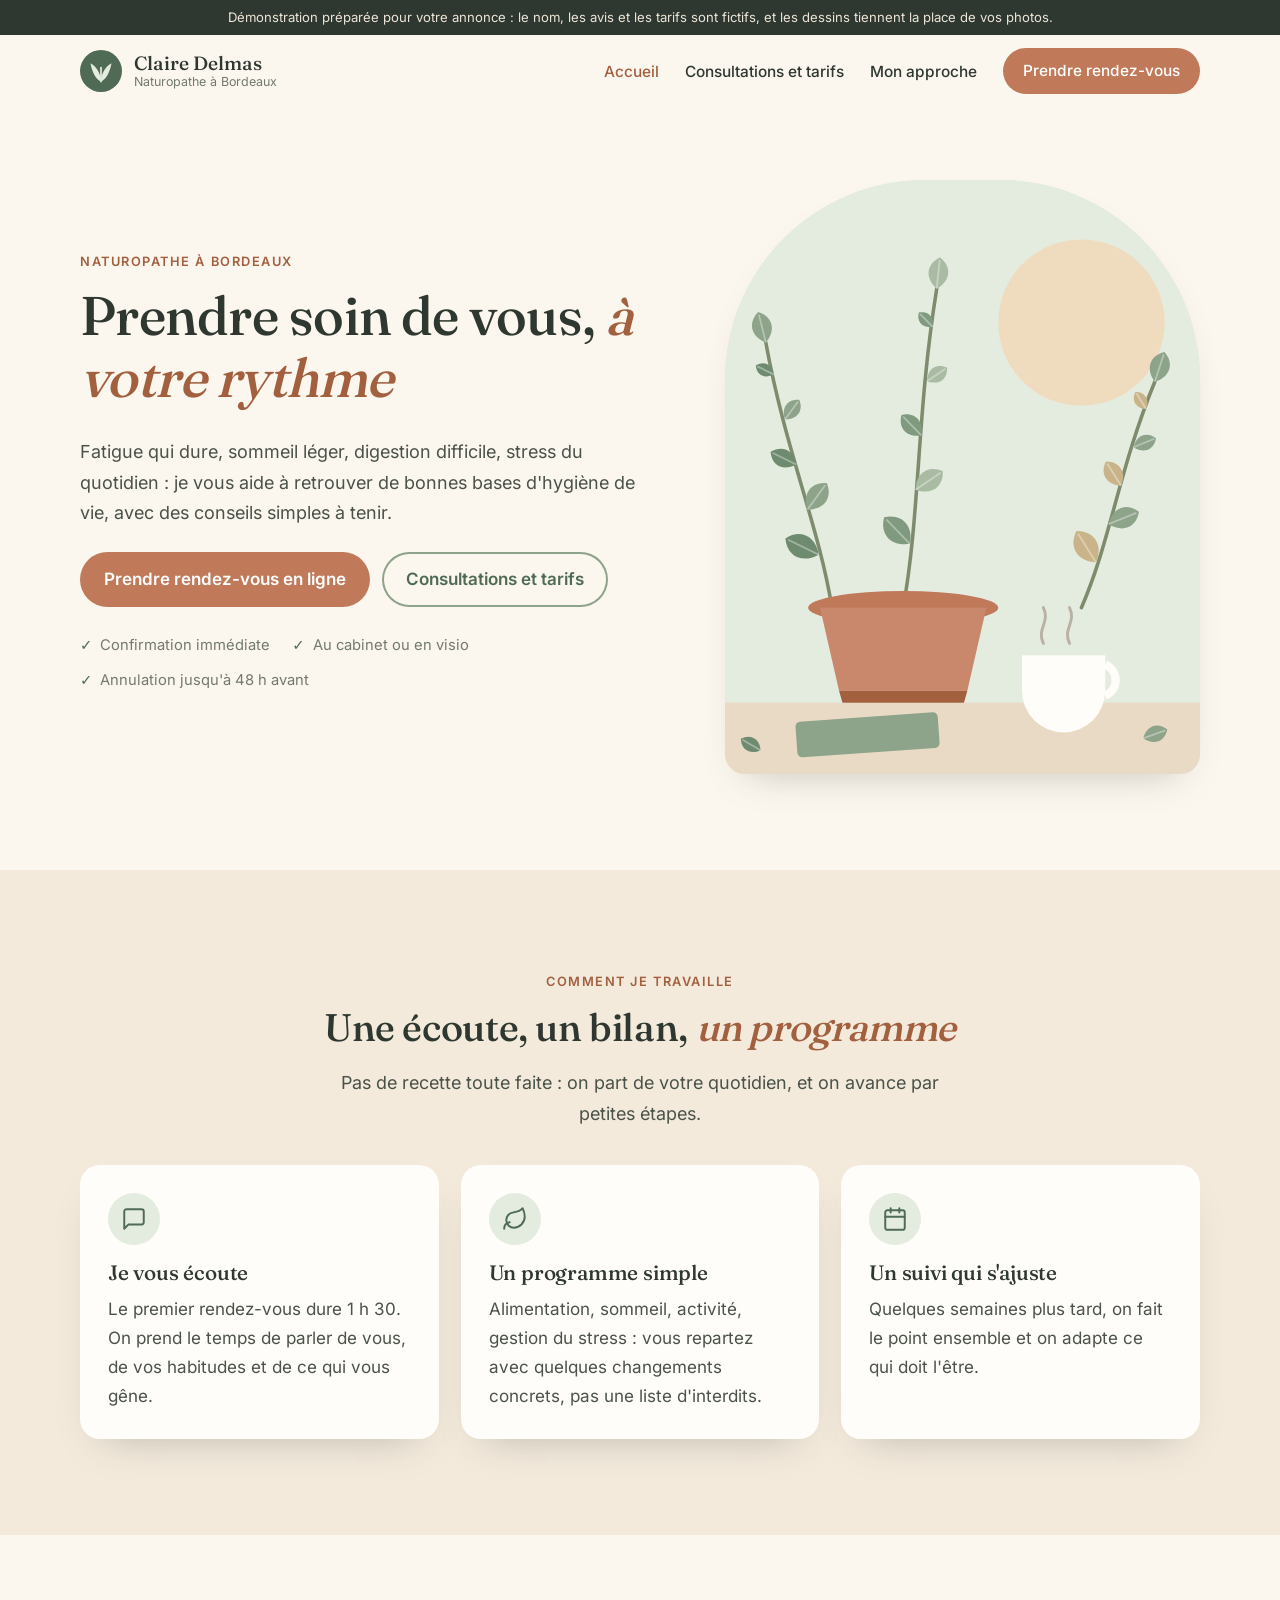
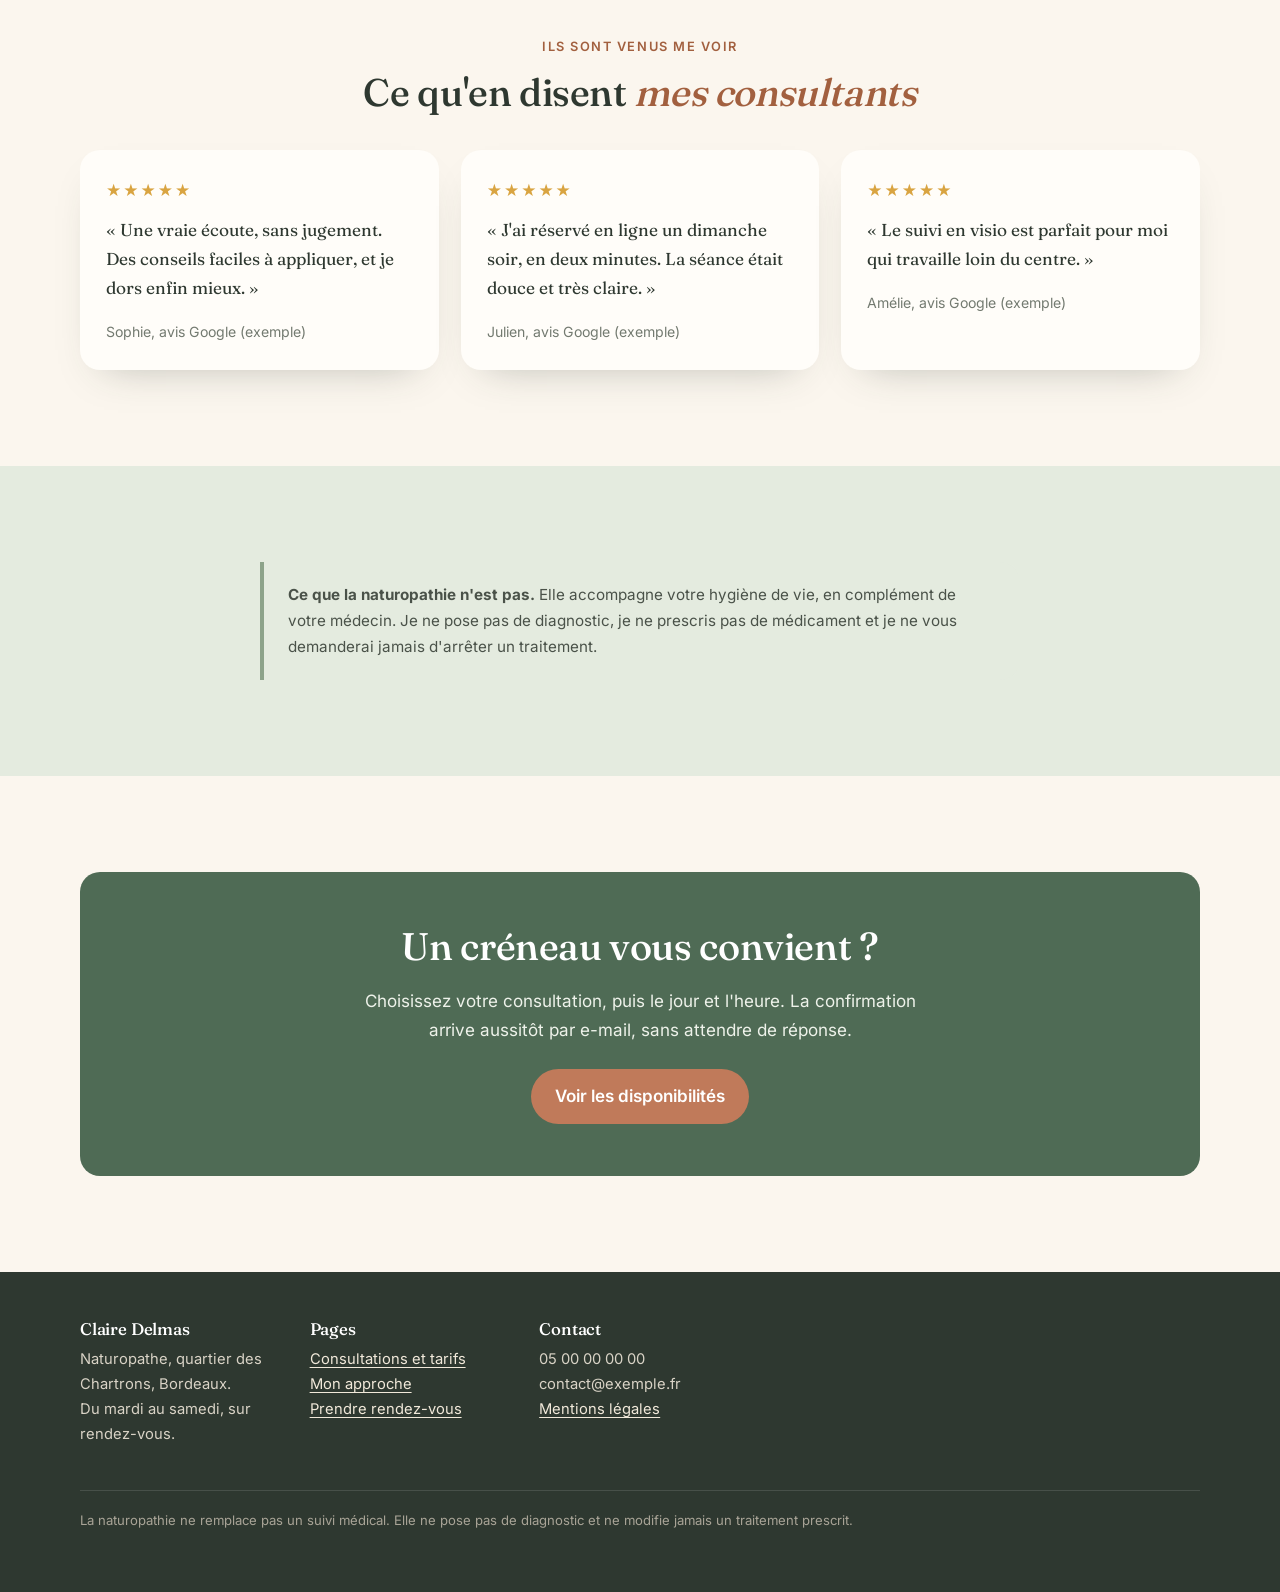
==== index.html @ b1d2f4ca "Démo : site de naturopathe avec prise de rendez-vous en ligne" ====
<!doctype html>
<html lang="fr">
<head>
  <meta charset="utf-8">
  <meta name="viewport" content="width=device-width, initial-scale=1">
  <title>Claire Delmas, naturopathe à Bordeaux</title>
  <meta name="description" content="Naturopathe à Bordeaux (Chartrons) : bilan de vitalité, suivi au cabinet ou en visio. Prise de rendez-vous en ligne.">
  <!-- Démonstration : hors des moteurs de recherche. Le vrai site sera indexé. -->
  <meta name="robots" content="noindex, nofollow">
  <meta property="og:title" content="Claire Delmas, naturopathe à Bordeaux">
  <meta property="og:description" content="Naturopathe à Bordeaux (Chartrons) : bilan de vitalité, suivi au cabinet ou en visio. Prise de rendez-vous en ligne.">
  <meta name="theme-color" content="#FBF6EE">
  <link rel="icon" href="data:image/svg+xml,%3Csvg%20xmlns%3D%22http%3A%2F%2Fwww.w3.org%2F2000%2Fsvg%22%20viewBox%3D%220%200%2048%2048%22%20aria-hidden%3D%22true%22%3E%3Ccircle%20cx%3D%2224%22%20cy%3D%2224%22%20r%3D%2224%22%20fill%3D%22%234F6B55%22%2F%3E%3Cpath%20d%3D%22M24%2036%20C24%2026%2018%2018%2012%2015%20C14%2026%2018%2033%2024%2036Z%20M24%2036%20C24%2026%2030%2018%2036%2015%20C34%2026%2030%2033%2024%2036Z%22%20fill%3D%22%23E4EBDF%22%2F%3E%3Cpath%20d%3D%22M24%2036%20V20%22%20stroke%3D%22%23E4EBDF%22%20stroke-width%3D%222%22%20stroke-linecap%3D%22round%22%2F%3E%3C%2Fsvg%3E">
  <link rel="preload" href="assets/fonts/fraunces.woff2" as="font" type="font/woff2" crossorigin>
  <link rel="stylesheet" href="assets/style.css">
</head>
<body>
  <div class="bandeau-demo">Démonstration préparée pour votre annonce : le nom, les avis et les tarifs sont fictifs, et les dessins tiennent la place de vos photos.</div>
  <header class="entete">
    <div class="conteneur">
      <a class="marque" href="index.html" aria-label="Claire Delmas, accueil"><svg viewBox="0 0 48 48" aria-hidden="true"><circle cx="24" cy="24" r="24" fill="#4F6B55"/><path d="M24 36 C24 26 18 18 12 15 C14 26 18 33 24 36Z M24 36 C24 26 30 18 36 15 C34 26 30 33 24 36Z" fill="#E4EBDF"/><path d="M24 36 V20" stroke="#E4EBDF" stroke-width="2" stroke-linecap="round"/></svg><span class="marque-nom"><strong>Claire Delmas</strong><span>Naturopathe à Bordeaux</span></span></a>
      <button class="bouton-menu" aria-label="Ouvrir le menu" aria-expanded="false" aria-controls="navigation"><span></span><span></span><span></span></button>
      <nav class="nav" id="navigation" aria-label="Navigation principale">
        <ul>
          <li><a href="index.html" aria-current="page">Accueil</a></li>
          <li><a href="consultations.html">Consultations et tarifs</a></li>
          <li><a href="a-propos.html">Mon approche</a></li>
          <li><a class="bouton" href="rendez-vous.html">Prendre rendez-vous</a></li>
        </ul>
      </nav>
    </div>
  </header>
  <main>

    <section class="heros">
      <div class="conteneur">
        <div>
          <span class="surtitre">Naturopathe à Bordeaux</span>
          <h1>Prendre soin de vous, <em>à votre rythme</em></h1>
          <p class="intro">Fatigue qui dure, sommeil léger, digestion difficile, stress du quotidien : je vous aide à retrouver de bonnes bases d'hygiène de vie, avec des conseils simples à tenir.</p>
          <div class="boutons"><a class="bouton" href="rendez-vous.html">Prendre rendez-vous en ligne</a><a class="bouton second" href="consultations.html">Consultations et tarifs</a></div>
          <ul class="reassurance"><li>Confirmation immédiate</li><li>Au cabinet ou en visio</li><li>Annulation jusqu'à 48 h avant</li></ul>
        </div>
        <div class="illustration"><svg viewBox="0 0 400 500" role="img" aria-label="Illustration : plantes, tasse de tisane et carnet sur une table">
  <rect width="400" height="500" fill="#E4EBDF"/><circle cx="300" cy="120" r="70" fill="#F3D9B8" opacity=".8"/>
  <g transform="translate(90 360) rotate(-14)"><path d="M0 0 C6 -69 -6 -138 0 -230" stroke="#7E8C6E" stroke-width="3" fill="none" stroke-linecap="round"/><path transform="translate(0 -46) rotate(-50)" d="M0 0 C13 -9.1 13 -23.400000000000002 0 -31.2 C-13 -23.400000000000002 -13 -9.1 0 0Z" fill="#6E8B70"/><path transform="translate(0 -46) rotate(-50)" d="M0 0 V-28.6" stroke="rgba(255,255,255,.35)" stroke-width="1.5"/><path transform="translate(0 -85.1) rotate(50)" d="M0 0 C11.5 -8.049999999999999 11.5 -20.7 0 -27.599999999999998 C-11.5 -20.7 -11.5 -8.049999999999999 0 0Z" fill="#8DA38A"/><path transform="translate(0 -85.1) rotate(50)" d="M0 0 V-25.3" stroke="rgba(255,255,255,.35)" stroke-width="1.5"/><path transform="translate(0 -124.2) rotate(-50)" d="M0 0 C10 -7 10 -18 0 -24 C-10 -18 -10 -7 0 0Z" fill="#6E8B70"/><path transform="translate(0 -124.2) rotate(-50)" d="M0 0 V-22" stroke="rgba(255,255,255,.35)" stroke-width="1.5"/><path transform="translate(0 -163.29999999999998) rotate(50)" d="M0 0 C8.5 -5.949999999999999 8.5 -15.3 0 -20.4 C-8.5 -15.3 -8.5 -5.949999999999999 0 0Z" fill="#8DA38A"/><path transform="translate(0 -163.29999999999998) rotate(50)" d="M0 0 V-18.700000000000003" stroke="rgba(255,255,255,.35)" stroke-width="1.5"/><path transform="translate(0 -202.40000000000003) rotate(-50)" d="M0 0 C7 -4.8999999999999995 7 -12.6 0 -16.8 C-7 -12.6 -7 -4.8999999999999995 0 0Z" fill="#6E8B70"/><path transform="translate(0 -202.40000000000003) rotate(-50)" d="M0 0 V-15.400000000000002" stroke="rgba(255,255,255,.35)" stroke-width="1.5"/><path transform="translate(0 -230) rotate(0)" d="M0 0 C11 -7.699999999999999 11 -19.8 0 -26.4 C-11 -19.8 -11 -7.699999999999999 0 0Z" fill="#8DA38A"/><path transform="translate(0 -230) rotate(0)" d="M0 0 V-24.200000000000003" stroke="rgba(255,255,255,.35)" stroke-width="1.5"/></g><g transform="translate(150 360) rotate(6)"><path d="M0 0 C6 -81 -6 -162 0 -270" stroke="#7E8C6E" stroke-width="3" fill="none" stroke-linecap="round"/><path transform="translate(0 -54) rotate(-50)" d="M0 0 C13 -9.1 13 -23.400000000000002 0 -31.2 C-13 -23.400000000000002 -13 -9.1 0 0Z" fill="#7F9A7E"/><path transform="translate(0 -54) rotate(-50)" d="M0 0 V-28.6" stroke="rgba(255,255,255,.35)" stroke-width="1.5"/><path transform="translate(0 -99.9) rotate(50)" d="M0 0 C11.5 -8.049999999999999 11.5 -20.7 0 -27.599999999999998 C-11.5 -20.7 -11.5 -8.049999999999999 0 0Z" fill="#A9BBA2"/><path transform="translate(0 -99.9) rotate(50)" d="M0 0 V-25.3" stroke="rgba(255,255,255,.35)" stroke-width="1.5"/><path transform="translate(0 -145.8) rotate(-50)" d="M0 0 C10 -7 10 -18 0 -24 C-10 -18 -10 -7 0 0Z" fill="#7F9A7E"/><path transform="translate(0 -145.8) rotate(-50)" d="M0 0 V-22" stroke="rgba(255,255,255,.35)" stroke-width="1.5"/><path transform="translate(0 -191.7) rotate(50)" d="M0 0 C8.5 -5.949999999999999 8.5 -15.3 0 -20.4 C-8.5 -15.3 -8.5 -5.949999999999999 0 0Z" fill="#A9BBA2"/><path transform="translate(0 -191.7) rotate(50)" d="M0 0 V-18.700000000000003" stroke="rgba(255,255,255,.35)" stroke-width="1.5"/><path transform="translate(0 -237.60000000000002) rotate(-50)" d="M0 0 C7 -4.8999999999999995 7 -12.6 0 -16.8 C-7 -12.6 -7 -4.8999999999999995 0 0Z" fill="#7F9A7E"/><path transform="translate(0 -237.60000000000002) rotate(-50)" d="M0 0 V-15.400000000000002" stroke="rgba(255,255,255,.35)" stroke-width="1.5"/><path transform="translate(0 -270) rotate(0)" d="M0 0 C11 -7.699999999999999 11 -19.8 0 -26.4 C-11 -19.8 -11 -7.699999999999999 0 0Z" fill="#A9BBA2"/><path transform="translate(0 -270) rotate(0)" d="M0 0 V-24.200000000000003" stroke="rgba(255,255,255,.35)" stroke-width="1.5"/></g><g transform="translate(300 360) rotate(18)"><path d="M0 0 C6 -60 -6 -120 0 -200" stroke="#7E8C6E" stroke-width="3" fill="none" stroke-linecap="round"/><path transform="translate(0 -40) rotate(-50)" d="M0 0 C13 -9.1 13 -23.400000000000002 0 -31.2 C-13 -23.400000000000002 -13 -9.1 0 0Z" fill="#C9B48A"/><path transform="translate(0 -40) rotate(-50)" d="M0 0 V-28.6" stroke="rgba(255,255,255,.35)" stroke-width="1.5"/><path transform="translate(0 -74) rotate(50)" d="M0 0 C11.5 -8.049999999999999 11.5 -20.7 0 -27.599999999999998 C-11.5 -20.7 -11.5 -8.049999999999999 0 0Z" fill="#8DA38A"/><path transform="translate(0 -74) rotate(50)" d="M0 0 V-25.3" stroke="rgba(255,255,255,.35)" stroke-width="1.5"/><path transform="translate(0 -108) rotate(-50)" d="M0 0 C10 -7 10 -18 0 -24 C-10 -18 -10 -7 0 0Z" fill="#C9B48A"/><path transform="translate(0 -108) rotate(-50)" d="M0 0 V-22" stroke="rgba(255,255,255,.35)" stroke-width="1.5"/><path transform="translate(0 -142) rotate(50)" d="M0 0 C8.5 -5.949999999999999 8.5 -15.3 0 -20.4 C-8.5 -15.3 -8.5 -5.949999999999999 0 0Z" fill="#8DA38A"/><path transform="translate(0 -142) rotate(50)" d="M0 0 V-18.700000000000003" stroke="rgba(255,255,255,.35)" stroke-width="1.5"/><path transform="translate(0 -176.00000000000003) rotate(-50)" d="M0 0 C7 -4.8999999999999995 7 -12.6 0 -16.8 C-7 -12.6 -7 -4.8999999999999995 0 0Z" fill="#C9B48A"/><path transform="translate(0 -176.00000000000003) rotate(-50)" d="M0 0 V-15.400000000000002" stroke="rgba(255,255,255,.35)" stroke-width="1.5"/><path transform="translate(0 -200) rotate(0)" d="M0 0 C11 -7.699999999999999 11 -19.8 0 -26.4 C-11 -19.8 -11 -7.699999999999999 0 0Z" fill="#8DA38A"/><path transform="translate(0 -200) rotate(0)" d="M0 0 V-24.200000000000003" stroke="rgba(255,255,255,.35)" stroke-width="1.5"/></g>
  <ellipse cx="150" cy="360" rx="80" ry="14" fill="#C07A5A"/><path d="M80 360 L96 430 H204 L220 360Z" fill="#C9876B"/><path d="M96 430 H204 L200 444 H100Z" fill="#A2603F"/>
  <rect x="0" y="440" width="400" height="60" fill="#E8DAC4"/>
  <path d="M250 400 h70 v30 a35 35 0 0 1 -70 0z" fill="#FFFDF9"/><path d="M320 408 a14 14 0 0 1 0 26" stroke="#FFFDF9" stroke-width="7" fill="none"/>
  <path d="M268 390 c-6 -12 6 -18 0 -30 M290 390 c-6 -12 6 -18 0 -30" stroke="#B9B2A4" stroke-width="2.5" fill="none" stroke-linecap="round"/>
  <rect x="60" y="452" width="120" height="30" rx="4" fill="#8DA38A" transform="rotate(-4 120 467)"/>
  <path transform="translate(352 470) rotate(70)" d="M0 0 C9 -6.3 9 -16.2 0 -21.599999999999998 C-9 -16.2 -9 -6.3 0 0Z" fill="#8DA38A"/><path transform="translate(352 470) rotate(70)" d="M0 0 V-19.8" stroke="rgba(255,255,255,.35)" stroke-width="1.5"/><path transform="translate(30 480) rotate(-60)" d="M0 0 C8 -5.6 8 -14.4 0 -19.2 C-8 -14.4 -8 -5.6 0 0Z" fill="#6E8B70"/><path transform="translate(30 480) rotate(-60)" d="M0 0 V-17.6" stroke="rgba(255,255,255,.35)" stroke-width="1.5"/>
</svg></div>
      </div>
    </section>

    <section class="fond-lin">
      <div class="conteneur">
        <div class="centre"><span class="surtitre">Comment je travaille</span><h2>Une écoute, un bilan, <em>un programme</em></h2>
        <p class="intro">Pas de recette toute faite : on part de votre quotidien, et on avance par petites étapes.</p></div>
        <div class="grille">
          <div class="carte"><div class="icone"><svg viewBox="0 0 24 24" fill="none" stroke="currentColor" stroke-width="1.8" stroke-linecap="round" stroke-linejoin="round" aria-hidden="true"><path d="M21 15a2 2 0 0 1-2 2H7l-4 4V5a2 2 0 0 1 2-2h14a2 2 0 0 1 2 2z"/></svg></div><h3>Je vous écoute</h3><p>Le premier rendez-vous dure 1 h 30. On prend le temps de parler de vous, de vos habitudes et de ce qui vous gêne.</p></div>
          <div class="carte"><div class="icone"><svg viewBox="0 0 24 24" fill="none" stroke="currentColor" stroke-width="1.8" stroke-linecap="round" stroke-linejoin="round" aria-hidden="true"><path d="M11 20A7 7 0 0 1 9.8 6.1C15.5 5 17 4.5 19 2c1 2 2 4.2 2 8 0 5.5-4.8 10-10 10Z"/><path d="M2 21c0-3 1.9-5.4 5.1-6"/></svg></div><h3>Un programme simple</h3><p>Alimentation, sommeil, activité, gestion du stress : vous repartez avec quelques changements concrets, pas une liste d'interdits.</p></div>
          <div class="carte"><div class="icone"><svg viewBox="0 0 24 24" fill="none" stroke="currentColor" stroke-width="1.8" stroke-linecap="round" stroke-linejoin="round" aria-hidden="true"><rect x="3" y="4" width="18" height="18" rx="2"/><path d="M16 2v4M8 2v4M3 10h18"/></svg></div><h3>Un suivi qui s'ajuste</h3><p>Quelques semaines plus tard, on fait le point ensemble et on adapte ce qui doit l'être.</p></div>
        </div>
      </div>
    </section>

    <section>
      <div class="conteneur">
        <div class="centre"><span class="surtitre">Ils sont venus me voir</span><h2>Ce qu'en disent <em>mes consultants</em></h2></div>
        <div class="grille">
          <figure class="avis"><div class="etoiles" aria-label="5 étoiles sur 5">★★★★★</div><p>« Une vraie écoute, sans jugement. Des conseils faciles à appliquer, et je dors enfin mieux. »</p><footer>Sophie, avis Google (exemple)</footer></figure>
          <figure class="avis"><div class="etoiles" aria-label="5 étoiles sur 5">★★★★★</div><p>« J'ai réservé en ligne un dimanche soir, en deux minutes. La séance était douce et très claire. »</p><footer>Julien, avis Google (exemple)</footer></figure>
          <figure class="avis"><div class="etoiles" aria-label="5 étoiles sur 5">★★★★★</div><p>« Le suivi en visio est parfait pour moi qui travaille loin du centre. »</p><footer>Amélie, avis Google (exemple)</footer></figure>
        </div>
      </div>
    </section>

    <section class="fond-sauge">
      <div class="etroit">
        <div class="prudence"><p><strong>Ce que la naturopathie n'est pas.</strong> Elle accompagne votre hygiène de vie, en complément de votre médecin. Je ne pose pas de diagnostic, je ne prescris pas de médicament et je ne vous demanderai jamais d'arrêter un traitement.</p></div>
      </div>
    </section>

    <section>
      <div class="conteneur">
        <div class="appel">
          <h2>Un créneau vous convient ?</h2>
          <p>Choisissez votre consultation, puis le jour et l'heure. La confirmation arrive aussitôt par e-mail, sans attendre de réponse.</p>
          <div class="boutons" style="justify-content:center"><a class="bouton" href="rendez-vous.html">Voir les disponibilités</a></div>
        </div>
      </div>
    </section>
  </main>
  <footer class="pied">
    <div class="conteneur">
      <div><h3>Claire Delmas</h3><p>Naturopathe, quartier des Chartrons, Bordeaux.<br>Du mardi au samedi, sur rendez-vous.</p></div>
      <div><h3>Pages</h3><ul><li><a href="consultations.html">Consultations et tarifs</a></li><li><a href="a-propos.html">Mon approche</a></li><li><a href="rendez-vous.html">Prendre rendez-vous</a></li></ul></div>
      <div><h3>Contact</h3><ul><li>05 00 00 00 00</li><li>contact@exemple.fr</li><li><a href="mentions-legales.html">Mentions légales</a></li></ul></div>
      <p class="bas">La naturopathie ne remplace pas un suivi médical. Elle ne pose pas de diagnostic et ne modifie jamais un traitement prescrit.</p>
    </div>
  </footer>
  <div class="barre-mobile"><a class="bouton" href="rendez-vous.html">Prendre rendez-vous</a></div>
  <script src="assets/site.js"></script>
</body>
</html>
---- assets/style.css ----
/* Démo naturopathe : tons chauds (crème, sauge, terre cuite), lisible, rassurant ; la réservation à portée de pouce */
@font-face { font-family: "Fraunces"; src: url("fonts/fraunces.woff2") format("woff2"); font-weight: 400 700; font-display: swap; }
@font-face { font-family: "Inter"; src: url("fonts/inter.woff2") format("woff2"); font-weight: 100 900; font-display: swap; }

:root {
  --creme: #FBF6EE;
  --lin: #F3EADC;
  --sable: #E8DAC4;
  --sauge: #8DA38A;
  --sauge-fonce: #4F6B55;
  --sauge-pale: #E4EBDF;
  --terre: #C07A5A;
  --terre-fonce: #A2603F;
  --encre: #2E3830;
  --texte: #4A5249;
  --discret: #737A70;
  --blanc: #FFFDF9;
  --rayon: 20px;
  --ombre: 0 18px 40px -24px rgba(46, 56, 48, .35);
}

*, *::before, *::after { box-sizing: border-box; }
html { scroll-behavior: smooth; -webkit-text-size-adjust: 100%; }
body { margin: 0; font-family: "Inter", system-ui, sans-serif; font-size: 17px; line-height: 1.7; color: var(--texte); background: var(--creme); }
img, svg { display: block; max-width: 100%; }
a { color: var(--sauge-fonce); text-underline-offset: 3px; }
a:hover { color: var(--encre); }
h1, h2, h3 { font-family: "Fraunces", Georgia, serif; color: var(--encre); line-height: 1.15; margin: 0 0 .5em; font-weight: 500; letter-spacing: -.01em; }
h1 { font-size: clamp(2.1rem, 5vw, 3.4rem); }
h2 { font-size: clamp(1.7rem, 3.4vw, 2.4rem); }
h3 { font-size: 1.3rem; }
h1 em, h2 em { font-style: italic; color: var(--terre-fonce); }
p { margin: 0 0 1em; }
:focus-visible { outline: 3px solid var(--terre); outline-offset: 3px; }
.conteneur { width: min(1120px, 100% - 32px); margin-inline: auto; }
.etroit { width: min(760px, 100% - 32px); margin-inline: auto; }
section { padding: clamp(52px, 8vw, 96px) 0; }
.surtitre { display: inline-block; font-size: .8rem; font-weight: 600; letter-spacing: .12em; text-transform: uppercase; color: var(--terre-fonce); margin-bottom: 12px; }
.intro { font-size: 1.12rem; max-width: 620px; }
.centre { text-align: center; }
.centre .intro { margin-inline: auto; }
.fond-lin { background: var(--lin); }
.fond-sauge { background: var(--sauge-pale); }

/* Boutons */
.bouton { display: inline-flex; align-items: center; justify-content: center; gap: 8px; padding: 13px 24px; border-radius: 999px; background: var(--terre); color: #fff; font-weight: 600; text-decoration: none; border: 0; font: inherit; font-weight: 600; cursor: pointer; transition: background .2s, transform .2s; }
.bouton:hover { background: var(--terre-fonce); color: #fff; transform: translateY(-1px); }
.bouton.second { background: transparent; color: var(--sauge-fonce); box-shadow: inset 0 0 0 2px var(--sauge); }
.bouton.second:hover { background: var(--sauge-pale); color: var(--encre); }
.bouton[disabled] { opacity: .45; cursor: not-allowed; transform: none; }
.boutons { display: flex; flex-wrap: wrap; gap: 12px; margin-top: 24px; }

/* Bandeau de démonstration */
.bandeau-demo { background: var(--encre); color: #EDE6D8; font-size: .82rem; text-align: center; padding: 8px 16px; line-height: 1.45; }

/* En-tête */
.entete { position: sticky; top: 0; z-index: 30; background: rgba(251, 246, 238, .94); backdrop-filter: blur(8px); border-bottom: 1px solid transparent; transition: border-color .2s; }
.entete.defile { border-color: var(--sable); }
.entete .conteneur { display: flex; align-items: center; justify-content: space-between; gap: 16px; min-height: 72px; }
.marque { display: flex; align-items: center; gap: 12px; text-decoration: none; color: var(--encre); }
.marque svg { width: 42px; height: 42px; flex: none; }
.marque-nom { display: flex; flex-direction: column; line-height: 1.2; }
.marque-nom strong { font-family: "Fraunces", Georgia, serif; font-weight: 500; font-size: 1.2rem; }
.marque-nom span { font-size: .78rem; color: var(--discret); }
.nav ul { list-style: none; margin: 0; padding: 0; display: flex; align-items: center; gap: 26px; }
.nav a { text-decoration: none; color: var(--encre); font-weight: 500; font-size: .96rem; }
.nav a[aria-current="page"] { color: var(--terre-fonce); }
.nav a.bouton { color: #fff; padding: 10px 20px; }
.bouton-menu { display: none; background: none; border: 0; padding: 10px; cursor: pointer; }
.bouton-menu span { display: block; width: 24px; height: 2px; background: var(--encre); margin: 5px 0; border-radius: 2px; }
@media (max-width: 900px) {
  .bouton-menu { display: block; }
  .nav { position: absolute; top: 100%; left: 0; right: 0; background: var(--creme); border-bottom: 1px solid var(--sable); display: none; }
  .nav.ouvert { display: block; }
  .nav ul { flex-direction: column; align-items: stretch; gap: 0; padding: 8px 16px 20px; }
  .nav li a { display: block; padding: 12px 4px; }
  .nav li a.bouton { margin-top: 8px; text-align: center; }
}

/* Accueil */
.heros { padding-top: clamp(36px, 6vw, 72px); }
.heros .conteneur { display: grid; grid-template-columns: 1.1fr .9fr; gap: clamp(28px, 5vw, 64px); align-items: center; }
.heros .illustration { border-radius: 200px 200px var(--rayon) var(--rayon); overflow: hidden; box-shadow: var(--ombre); aspect-ratio: 4 / 5; background: var(--sauge-pale); }
.heros .illustration svg { width: 100%; height: 100%; }
.reassurance { display: flex; flex-wrap: wrap; gap: 10px 22px; margin-top: 26px; padding: 0; list-style: none; font-size: .92rem; color: var(--discret); }
.reassurance li::before { content: "✓"; color: var(--sauge-fonce); font-weight: 700; margin-right: 8px; }
@media (max-width: 800px) {
  .heros .conteneur { grid-template-columns: 1fr; }
  .heros .illustration { max-width: 340px; aspect-ratio: 1; border-radius: 160px 160px var(--rayon) var(--rayon); order: -1; }
}

/* Cartes */
.grille { display: grid; grid-template-columns: repeat(auto-fit, minmax(250px, 1fr)); gap: 22px; margin-top: 36px; }
.carte { background: var(--blanc); border-radius: var(--rayon); padding: 28px; box-shadow: var(--ombre); display: flex; flex-direction: column; }
.carte .icone { width: 52px; height: 52px; border-radius: 50%; background: var(--sauge-pale); display: grid; place-items: center; margin-bottom: 16px; color: var(--sauge-fonce); }
.carte .icone svg { width: 26px; height: 26px; }
.carte p:last-child { margin-bottom: 0; }

/* Consultations et tarifs */
.tarif { background: var(--blanc); border-radius: var(--rayon); padding: 28px; box-shadow: var(--ombre); display: grid; grid-template-columns: 1fr auto; gap: 8px 24px; align-items: start; }
.tarif + .tarif { margin-top: 18px; }
.tarif h3 { margin-bottom: 4px; }
.tarif .meta { font-size: .9rem; color: var(--discret); margin-bottom: 10px; }
.tarif .prix { font-family: "Fraunces", Georgia, serif; font-size: 2rem; color: var(--terre-fonce); line-height: 1; text-align: right; }
.tarif .prix small { display: block; font-family: "Inter", sans-serif; font-size: .78rem; color: var(--discret); margin-top: 6px; }
.tarif ul { margin: 0 0 12px; padding-left: 20px; }
.tarif .bouton { justify-self: start; grid-column: 1 / -1; margin-top: 6px; }
@media (max-width: 600px) { .tarif { grid-template-columns: 1fr; } .tarif .prix { text-align: left; } }

/* Étapes */
.etapes { counter-reset: etape; display: grid; grid-template-columns: repeat(auto-fit, minmax(220px, 1fr)); gap: 22px; margin-top: 36px; padding: 0; list-style: none; }
.etapes li { counter-increment: etape; background: var(--blanc); border-radius: var(--rayon); padding: 26px; box-shadow: var(--ombre); }
.etapes li::before { content: counter(etape); display: grid; place-items: center; width: 38px; height: 38px; border-radius: 50%; background: var(--terre); color: #fff; font-weight: 700; margin-bottom: 14px; }
.etapes strong { display: block; color: var(--encre); margin-bottom: 4px; }

/* Avis */
.avis { margin: 0; background: var(--blanc); border-radius: var(--rayon); padding: 26px; box-shadow: var(--ombre); }
.avis p { font-family: "Fraunces", Georgia, serif; font-size: 1.08rem; color: var(--encre); }
.avis footer { font-size: .88rem; color: var(--discret); }
.etoiles { color: #D9A441; letter-spacing: 2px; margin-bottom: 10px; }

/* Encadré prudence */
.prudence { border-left: 4px solid var(--sauge); background: var(--sauge-pale); border-radius: 0 var(--rayon) var(--rayon) 0; padding: 20px 24px; font-size: .95rem; }
.prudence p:last-child { margin: 0; }

/* À propos */
.deux-colonnes { display: grid; grid-template-columns: .8fr 1.2fr; gap: clamp(28px, 5vw, 64px); align-items: center; }
.portrait { border-radius: var(--rayon); overflow: hidden; aspect-ratio: 4 / 5; box-shadow: var(--ombre); }
.portrait svg { width: 100%; height: 100%; }
@media (max-width: 800px) { .deux-colonnes { grid-template-columns: 1fr; } .portrait { max-width: 360px; } }

/* FAQ */
.faq details { background: var(--blanc); border-radius: 14px; padding: 18px 22px; box-shadow: var(--ombre); }
.faq details + details { margin-top: 12px; }
.faq summary { cursor: pointer; font-weight: 600; color: var(--encre); list-style-position: outside; }
.faq details p { margin: 12px 0 0; }

/* Réservation */
.resa { scroll-margin-top: 96px; background: var(--blanc); border-radius: var(--rayon); box-shadow: var(--ombre); padding: clamp(20px, 4vw, 36px); }
.resa-progression { display: flex; gap: 6px; margin-bottom: 24px; padding: 0; list-style: none; }
.resa-progression li { flex: 1; height: 5px; border-radius: 5px; background: var(--sable); }
.resa-progression li.fait { background: var(--sauge); }
.resa-etape[hidden] { display: none; }
.resa h2 { font-size: 1.5rem; }
.choix { display: grid; gap: 12px; }
.choix button { text-align: left; font: inherit; background: var(--creme); border: 2px solid transparent; border-radius: 14px; padding: 16px 18px; cursor: pointer; display: grid; grid-template-columns: 1fr auto; gap: 2px 16px; color: var(--texte); transition: border-color .15s, background .15s; }
.choix button:hover { border-color: var(--sauge); }
.choix button[aria-pressed="true"] { border-color: var(--terre); background: #FBEFE7; }
.choix button strong { color: var(--encre); }
.choix button .prix-choix { font-weight: 600; color: var(--terre-fonce); grid-row: 1 / span 2; grid-column: 2; align-self: center; }
.choix button small { color: var(--discret); }
.jours { display: grid; grid-auto-flow: column; grid-auto-columns: minmax(64px, 1fr); gap: 8px; overflow-x: auto; padding-bottom: 8px; scroll-snap-type: x mandatory; }
.jours button { scroll-snap-align: start; font: inherit; border: 2px solid transparent; background: var(--creme); border-radius: 14px; padding: 10px 4px; cursor: pointer; line-height: 1.25; color: var(--encre); }
.jours button small { display: block; font-size: .72rem; color: var(--discret); text-transform: uppercase; letter-spacing: .06em; }
.jours button strong { display: block; font-size: 1.25rem; font-family: "Fraunces", Georgia, serif; font-weight: 500; }
.jours button[aria-pressed="true"] { border-color: var(--terre); background: #FBEFE7; }
.jours button:disabled { opacity: .4; cursor: not-allowed; }
.creneaux { display: grid; grid-template-columns: repeat(auto-fill, minmax(86px, 1fr)); gap: 8px; margin-top: 16px; }
.creneaux button { font: inherit; font-weight: 600; border: 2px solid var(--sauge); background: var(--blanc); color: var(--sauge-fonce); border-radius: 12px; padding: 10px 0; cursor: pointer; }
.creneaux button:hover, .creneaux button[aria-pressed="true"] { background: var(--sauge-fonce); border-color: var(--sauge-fonce); color: #fff; }
.vide { color: var(--discret); font-style: italic; margin-top: 16px; }
.resa-nav { display: flex; justify-content: space-between; gap: 12px; margin-top: 24px; flex-wrap: wrap; }
.retour { background: none; border: 0; font: inherit; color: var(--sauge-fonce); cursor: pointer; padding: 12px 0; text-decoration: underline; text-underline-offset: 3px; }
.recap { background: var(--creme); border-radius: 14px; padding: 14px 18px; margin-bottom: 20px; font-size: .95rem; }
.recap strong { color: var(--encre); }
.champs { display: grid; grid-template-columns: 1fr 1fr; gap: 14px 16px; }
.champs .large { grid-column: 1 / -1; }
@media (max-width: 600px) { .champs { grid-template-columns: 1fr; } }
label { display: block; font-weight: 600; color: var(--encre); font-size: .92rem; margin-bottom: 6px; }
input, textarea, select { width: 100%; font: inherit; font-size: 16px; padding: 12px 14px; border: 1.5px solid var(--sable); border-radius: 12px; background: var(--blanc); color: var(--encre); }
input:focus, textarea:focus { outline: none; border-color: var(--sauge); box-shadow: 0 0 0 3px var(--sauge-pale); }
.case { display: flex; gap: 10px; align-items: flex-start; font-weight: 400; color: var(--texte); }
.case input { width: auto; margin-top: 5px; }
.mention { font-size: .84rem; color: var(--discret); margin-top: 14px; }
.confirmation { text-align: center; }
.confirmation .coche { width: 72px; height: 72px; border-radius: 50%; background: var(--sauge-pale); color: var(--sauge-fonce); display: grid; place-items: center; margin: 0 auto 16px; font-size: 2rem; }
.mail-apercu { text-align: left; border: 1px dashed var(--sauge); border-radius: 14px; padding: 18px 20px; margin: 22px 0 0; font-size: .92rem; background: var(--creme); }
.mail-apercu .entete-mail { font-size: .8rem; color: var(--discret); border-bottom: 1px solid var(--sable); padding-bottom: 8px; margin-bottom: 10px; }
.cote-pro { margin-top: 28px; }
.cote-pro h3 { font-size: 1.1rem; }

/* Bloc d'appel */
.appel { background: var(--sauge-fonce); color: #EEF2EA; border-radius: var(--rayon); padding: clamp(28px, 5vw, 52px); text-align: center; }
.appel h2 { color: #fff; }
.appel p { max-width: 560px; margin-inline: auto; }

/* Pied de page */
.pied { background: var(--encre); color: #D9D3C6; padding: 48px 0 96px; font-size: .92rem; }
.pied .conteneur { display: grid; grid-template-columns: repeat(auto-fit, minmax(200px, 1fr)); gap: 28px; }
.pied a { color: #F1E9DA; }
.pied h3 { color: #fff; font-size: 1.05rem; }
.pied ul { list-style: none; margin: 0; padding: 0; }
.pied .bas { grid-column: 1 / -1; border-top: 1px solid rgba(255,255,255,.12); padding-top: 18px; font-size: .82rem; color: #A9A497; }
@media (min-width: 901px) { .pied { padding-bottom: 48px; } }

/* Bouton fixe sur téléphone */
.barre-mobile { position: fixed; left: 12px; right: 12px; bottom: 12px; z-index: 40; display: none; }
.barre-mobile .bouton { width: 100%; box-shadow: 0 10px 30px -10px rgba(0,0,0,.4); padding: 15px; }
@media (max-width: 900px) { .barre-mobile { display: block; } }
.page-rdv .barre-mobile { display: none; }

/* Mentions */
.texte-legal h2 { font-size: 1.35rem; margin-top: 1.6em; }
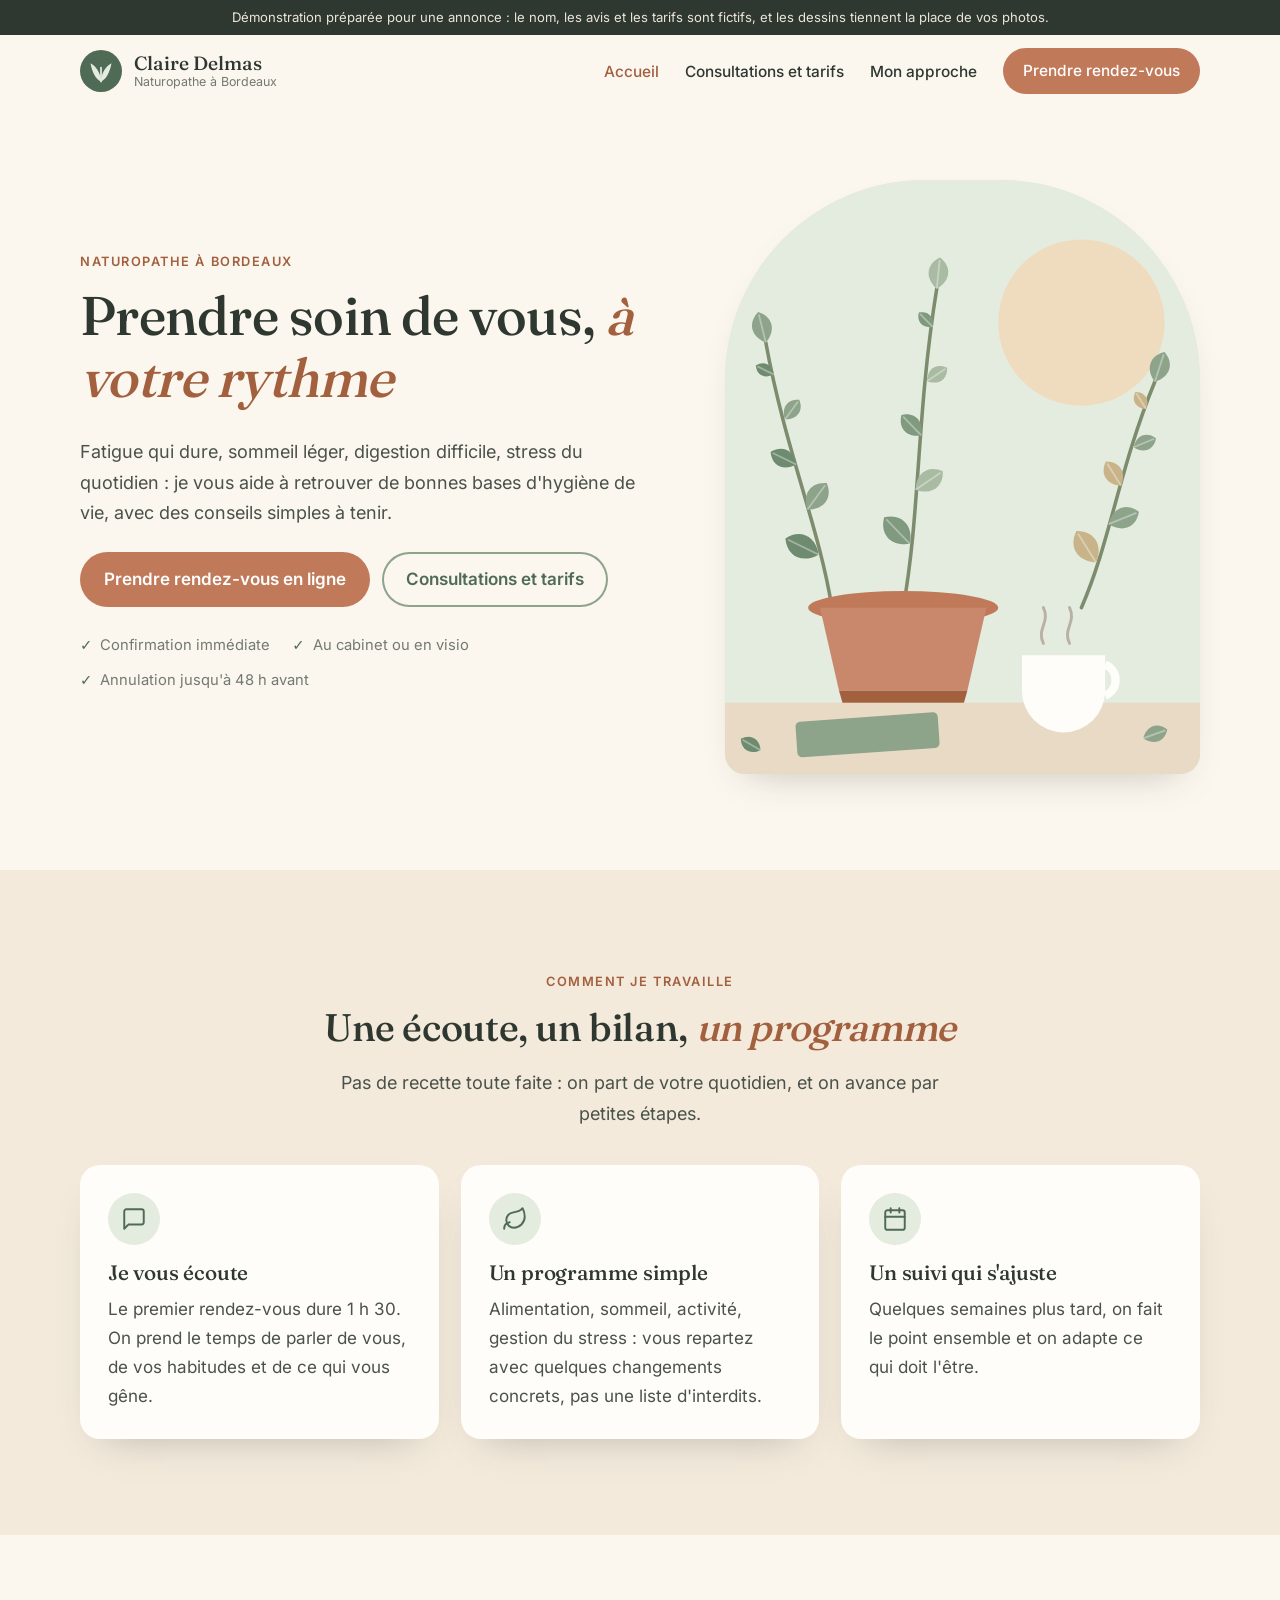
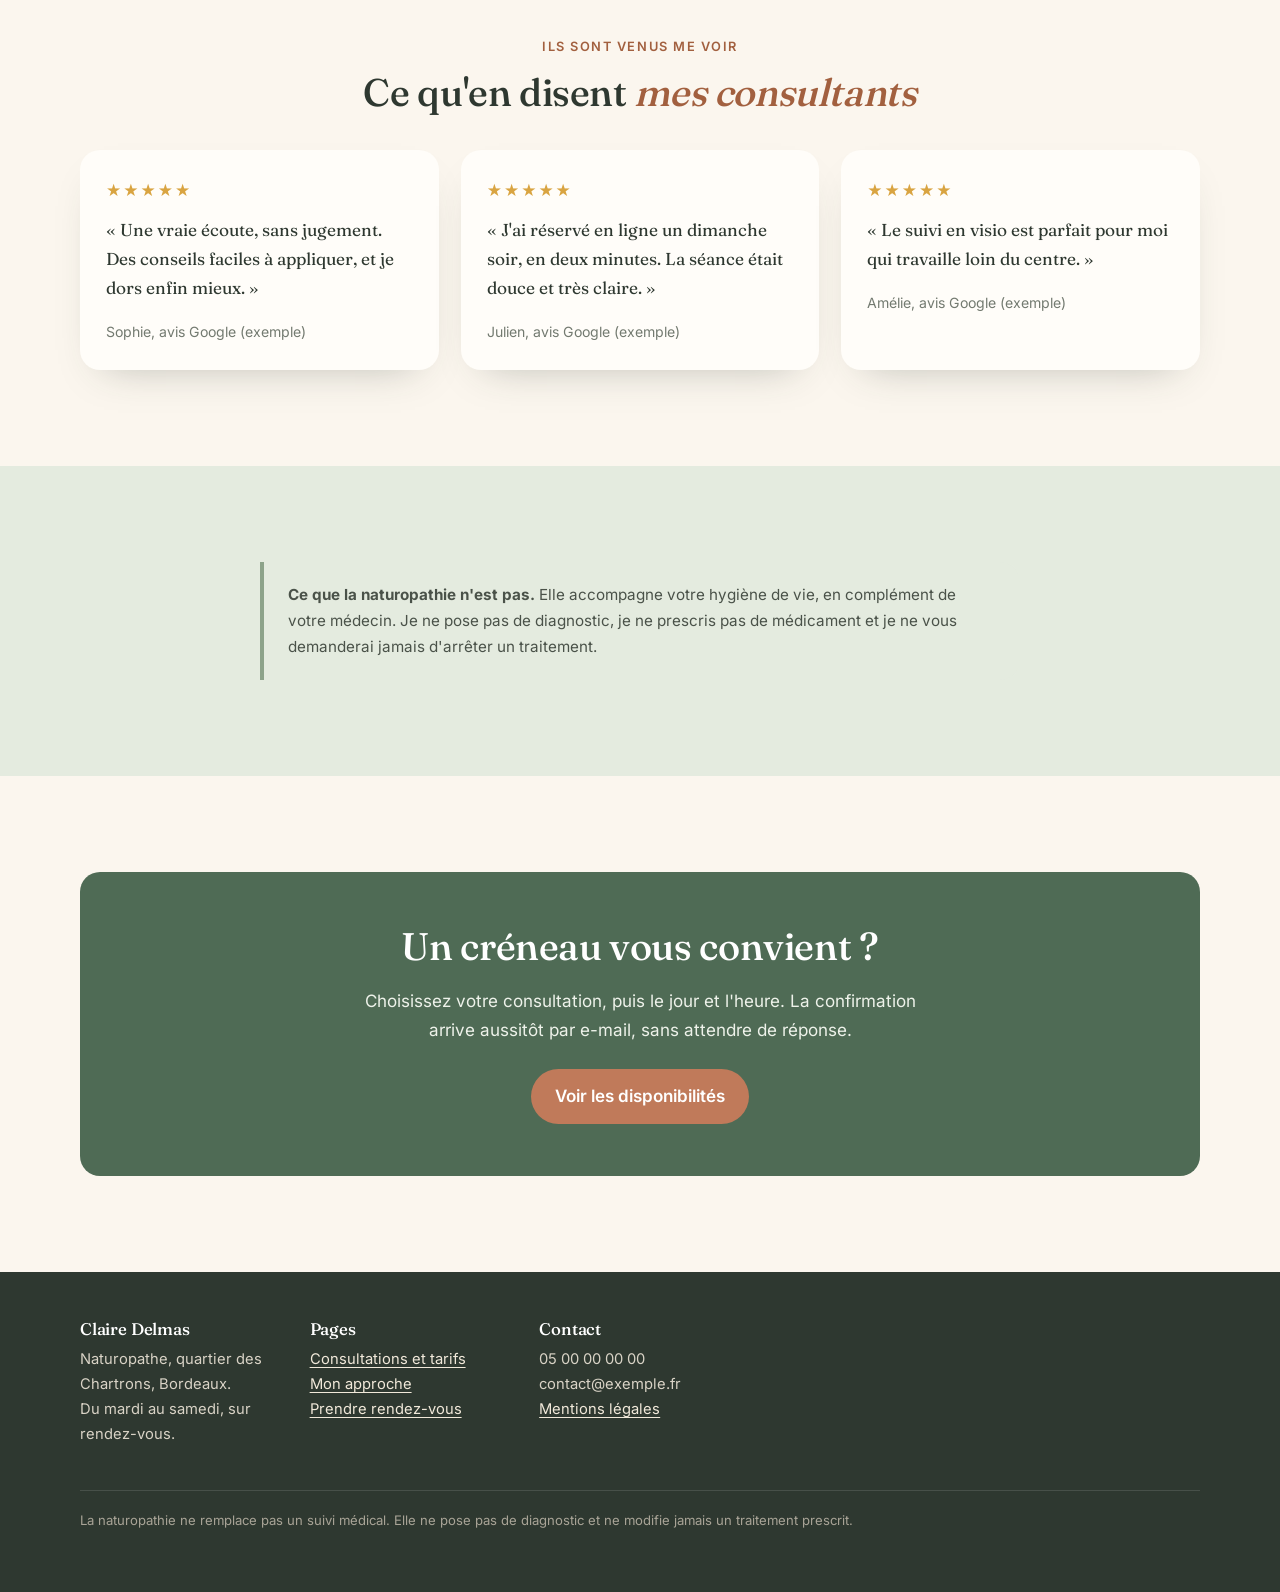
==== commit dbec179d: "Bandeau neutre" ====
--- a/index.html
+++ b/index.html
@@ -15,7 +15,7 @@
   <link rel="stylesheet" href="assets/style.css">
 </head>
 <body>
-  <div class="bandeau-demo">Démonstration préparée pour votre annonce : le nom, les avis et les tarifs sont fictifs, et les dessins tiennent la place de vos photos.</div>
+  <div class="bandeau-demo">Démonstration préparée pour une annonce : le nom, les avis et les tarifs sont fictifs, et les dessins tiennent la place de vos photos.</div>
   <header class="entete">
     <div class="conteneur">
       <a class="marque" href="index.html" aria-label="Claire Delmas, accueil"><svg viewBox="0 0 48 48" aria-hidden="true"><circle cx="24" cy="24" r="24" fill="#4F6B55"/><path d="M24 36 C24 26 18 18 12 15 C14 26 18 33 24 36Z M24 36 C24 26 30 18 36 15 C34 26 30 33 24 36Z" fill="#E4EBDF"/><path d="M24 36 V20" stroke="#E4EBDF" stroke-width="2" stroke-linecap="round"/></svg><span class="marque-nom"><strong>Claire Delmas</strong><span>Naturopathe à Bordeaux</span></span></a>
